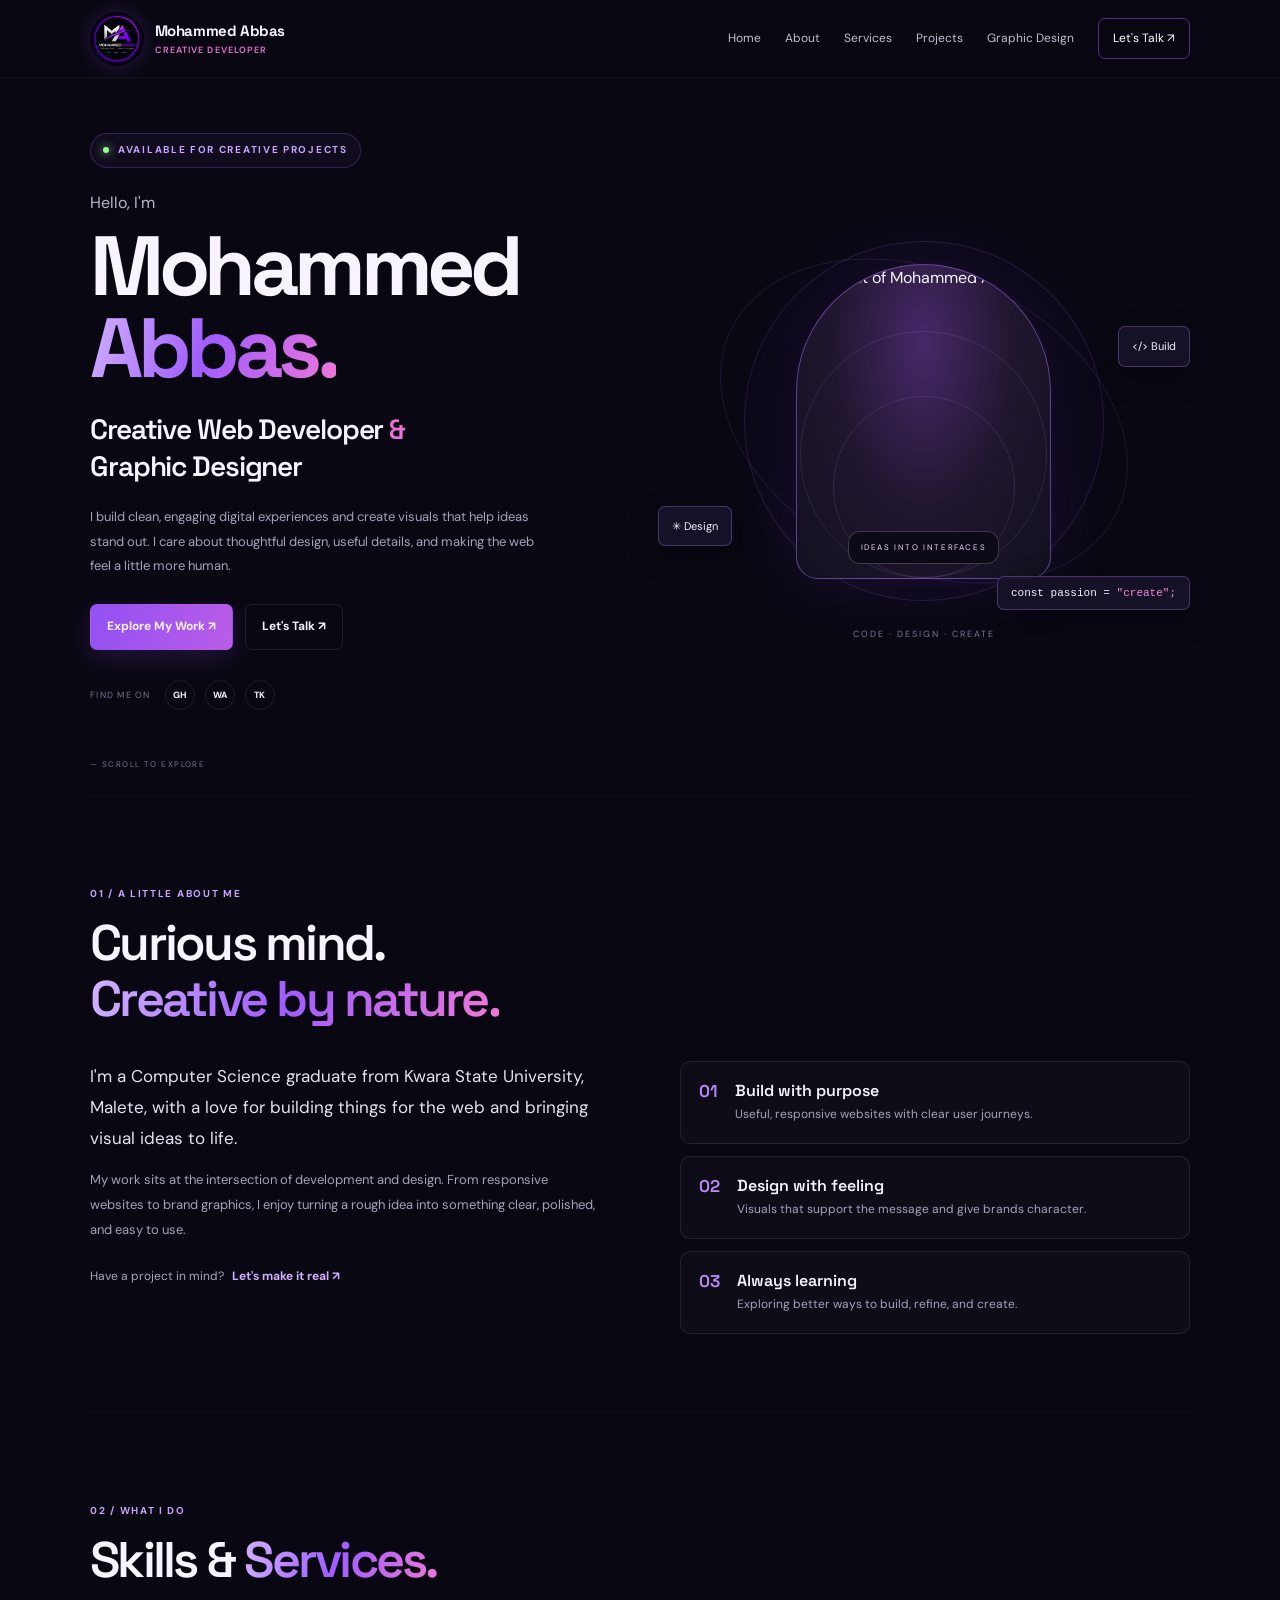
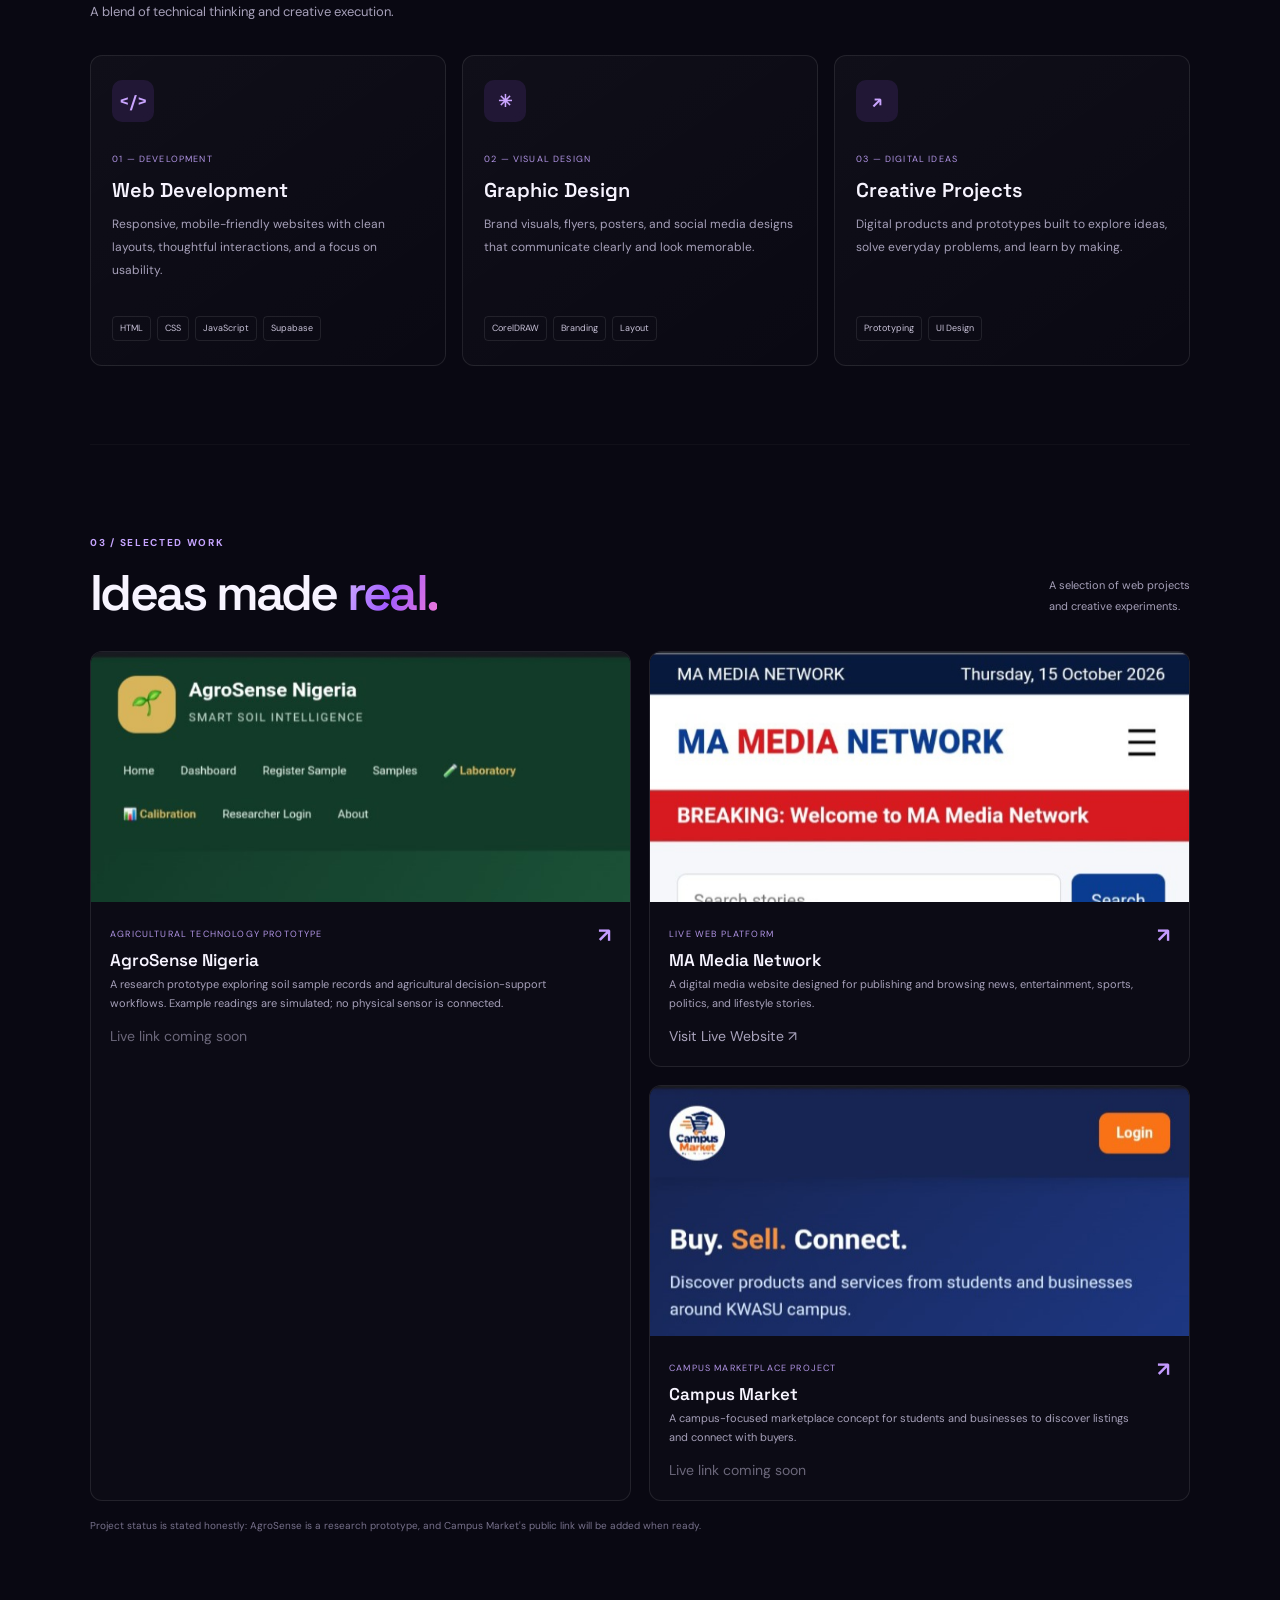
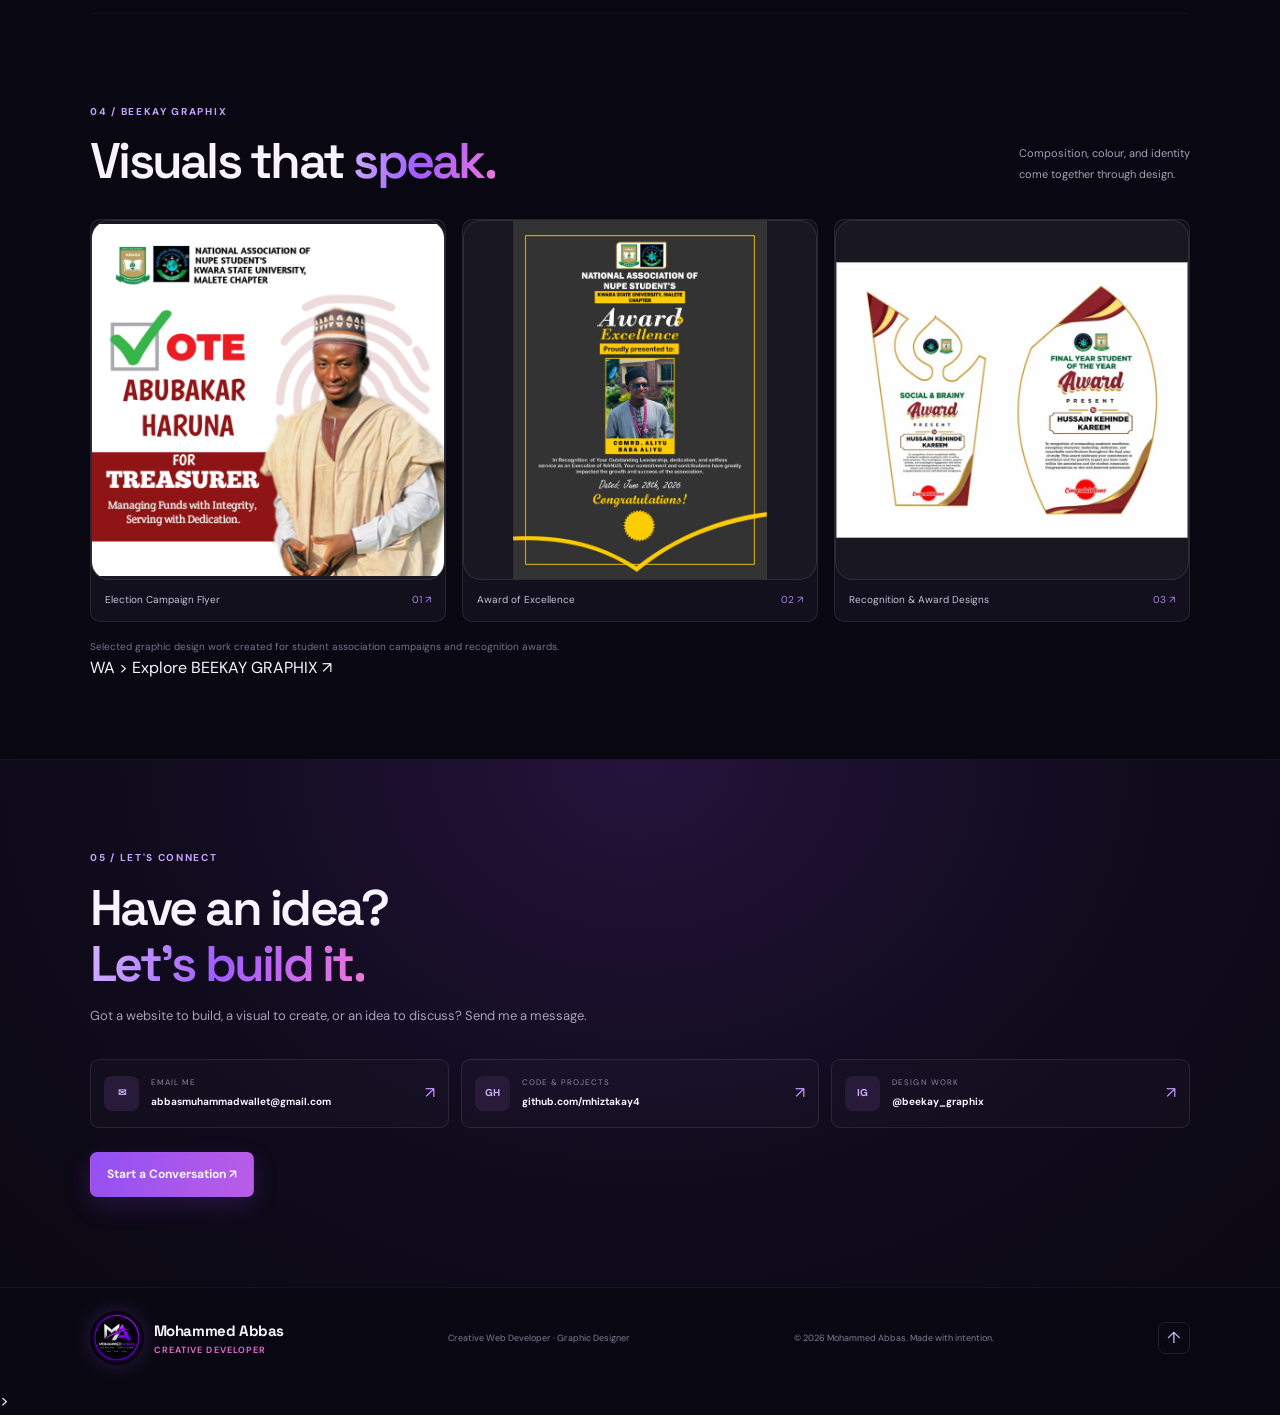
==== index.html @ 844673c9 "Add files via upload" ====
<!DOCTYPE html>
<html lang="en">
<head>
    <meta charset="UTF-8">
    <meta name="viewport" content="width=device-width, initial-scale=1.0">
    <meta name="theme-color" content="#090812">

    <meta name="description" content="Mohammed Abbas — Creative Web Developer and Graphic Designer. Explore my websites, digital projects, and graphic design portfolio.">

    <meta name="author" content="Mohammed Abbas">

    <title>Mohammed Abbas | Creative Developer & Graphic Designer</title>

    <link rel="preconnect" href="https://fonts.googleapis.com">
    <link rel="preconnect" href="https://fonts.gstatic.com" crossorigin>

    <link href="https://fonts.googleapis.com/css2?family=DM+Sans:wght@400;500;600;700&family=Space+Grotesk:wght@400;500;600;700&display=swap" rel="stylesheet">

    <link rel="stylesheet" href="style.css">
</head>

<body>

<!-- ================= HEADER ================= -->

<header class="header">

    <a class="brand" href="#home" aria-label="Mohammed Abbas home">

        <img
            src="logo.png"
            alt="Mohammed Abbas logo"
            class="logo-image"
        >

        <span class="brand-name">
            <strong>Mohammed Abbas</strong>
            <small>Creative Developer</small>
        </span>

    </a>

    <button
        id="menu"
        type="button"
        aria-label="Toggle navigation menu"
        aria-expanded="false"
    >
        ☰
    </button>

    <nav id="nav" aria-label="Main navigation">
        <a href="#home">Home</a>
        <a href="#about">About</a>
        <a href="#services">Services</a>
        <a href="#projects">Projects</a>
        <a href="#designs">Graphic Design</a>
        <a href="#contact" class="nav-cta">Let's Talk ↗</a>
    </nav>

</header>


<main>

<!-- ================= HERO SECTION ================= -->

<section class="hero wrap" id="home">

    <div class="hero-copy reveal">

        <p class="eyebrow">
            <i></i>
            AVAILABLE FOR CREATIVE PROJECTS
        </p>

        <p class="hello">Hello, I'm</p>

        <h1>
            Mohammed<br>
            <span class="gradient">Abbas.</span>
        </h1>

        <h2>
            Creative Web Developer
            <em>&</em><br>
            Graphic Designer
        </h2>

        <p class="muted intro">
            I build clean, engaging digital experiences and create
            visuals that help ideas stand out. I care about thoughtful
            design, useful details, and making the web feel a little
            more human.
        </p>

        <div class="actions">
            <a class="btn primary" href="#projects">
                Explore My Work ↗
            </a>

            <a class="btn" href="#contact">
                Let's Talk ↗
            </a>
        </div>

        <div class="social">

            <small>FIND ME ON</small>

            <a
                href="https://github.com/mhiztakay4"
                target="_blank"
                rel="noopener noreferrer"
                aria-label="GitHub"
            >
                GH
            </a>

           <a href="https://wa.me/2348132707897" target="_blank" rel="noopener noreferrer" aria-label="Chat with me on WhatsApp">WA</a>

            <a
                href="https://www.tiktok.com/@bhig_beekay"
                target="_blank"
                rel="noopener noreferrer"
                aria-label="TikTok"
            >
                TK
            </a>

        </div>

    </div>


    <div class="hero-art reveal">

        <div class="orbit"></div>

        <div class="portrait">

            <img
                src="profile-photo.png"
                alt="Portrait of Mohammed Abbas"
            >

            <small>IDEAS INTO INTERFACES</small>

        </div>

        <div class="float f1">
            &lt;/&gt; Build
        </div>

        <div class="float f2">
            ✳ Design
        </div>

        <div class="code">
            const passion = <span>"create";</span>
        </div>

        <p class="art-label">
            CODE · DESIGN · CREATE
        </p>

    </div>

    <a class="scroll" href="#about">
        — SCROLL TO EXPLORE
    </a>

</section>


<!-- ================= ABOUT SECTION ================= -->

<section class="wrap section" id="about">

    <p class="kicker">01 / A LITTLE ABOUT ME</p>

    <h2 class="title">
        Curious mind.<br>
        <span class="gradient">Creative by nature.</span>
    </h2>

    <div class="about-grid">

        <div>

            <p class="lead">
                I'm a Computer Science graduate from Kwara State
                University, Malete, with a love for building things
                for the web and bringing visual ideas to life.
            </p>

            <p class="muted">
                My work sits at the intersection of development
                and design. From responsive websites to brand
                graphics, I enjoy turning a rough idea into
                something clear, polished, and easy to use.
            </p>

            <a class="text-link" href="#contact">
                Have a project in mind?
                <b>Let's make it real ↗</b>
            </a>

        </div>


        <div class="facts">

            <article>
                <b>01</b>

                <div>
                    <h3>Build with purpose</h3>

                    <p>
                        Useful, responsive websites with clear
                        user journeys.
                    </p>
                </div>
            </article>

            <article>
                <b>02</b>

                <div>
                    <h3>Design with feeling</h3>

                    <p>
                        Visuals that support the message and give
                        brands character.
                    </p>
                </div>
            </article>

            <article>
                <b>03</b>

                <div>
                    <h3>Always learning</h3>

                    <p>
                        Exploring better ways to build, refine,
                        and create.
                    </p>
                </div>
            </article>

        </div>

    </div>

</section>


<!-- ================= SERVICES SECTION ================= -->

<section class="wrap section" id="services">

    <p class="kicker">02 / WHAT I DO</p>

    <h2 class="title">
        Skills & <span class="gradient">Services.</span>
    </h2>

    <p class="muted section-intro">
        A blend of technical thinking and creative execution.
    </p>


    <div class="three">

        <article class="service reveal">

            <div class="icon">&lt;/&gt;</div>

            <small>01 — DEVELOPMENT</small>

            <h3>Web Development</h3>

            <p>
                Responsive, mobile-friendly websites with clean
                layouts, thoughtful interactions, and a focus
                on usability.
            </p>

            <div class="chips">
                <span>HTML</span>
                <span>CSS</span>
                <span>JavaScript</span>
                <span>Supabase</span>
            </div>

        </article>


        <article class="service reveal">

            <div class="icon">✳</div>

            <small>02 — VISUAL DESIGN</small>

            <h3>Graphic Design</h3>

            <p>
                Brand visuals, flyers, posters, and social media
                designs that communicate clearly and look memorable.
            </p>

            <div class="chips">
                <span>CorelDRAW</span>
                <span>Branding</span>
                <span>Layout</span>
            </div>

        </article>


        <article class="service reveal">

            <div class="icon">↗</div>

            <small>03 — DIGITAL IDEAS</small>

            <h3>Creative Projects</h3>

            <p>
                Digital products and prototypes built to explore
                ideas, solve everyday problems, and learn by making.
            </p>

            <div class="chips">
                <span>Prototyping</span>
                <span>UI Design</span>
            </div>

        </article>

    </div>

</section>


<!-- ================= PROJECTS SECTION ================= -->

<section class="wrap section" id="projects">

    <div class="heading-row">

        <div>
            <p class="kicker">03 / SELECTED WORK</p>

            <h2 class="title">
                Ideas made <span class="gradient">real.</span>
            </h2>
        </div>

        <p class="muted">
            A selection of web projects<br>
            and creative experiments.
        </p>

    </div>


    <div class="project-grid">


        <!-- AGROSENSE -->

        <article class="project reveal">

            <a
                class="project-image-link"
                href="#"
                aria-label="AgroSense Nigeria project preview"
            >

                <img
                    class="project-screenshot"
                    src="agrosense-screenshot.jpg"
                    alt="AgroSense Nigeria soil intelligence website"
                    loading="lazy"
                >

            </a>


            <div class="project-info">

                <div>

                    <small>
                        AGRICULTURAL TECHNOLOGY PROTOTYPE
                    </small>

                    <h3>AgroSense Nigeria</h3>

                    <p>
                        A research prototype exploring soil sample
                        records and agricultural decision-support
                        workflows. Example readings are simulated;
                        no physical sensor is connected.
                    </p>

                    <a
                        class="text-link disabled-link"
                        href="#"
                        aria-disabled="true"
                    >
                        Live link coming soon
                    </a>

                </div>

                <b>↗</b>

            </div>

        </article>



        <!-- MA MEDIA NETWORK -->

        <article class="project reveal">

            <a
                class="project-image-link"
                href="https://mamedianetwork1.netlify.app/"
                target="_blank"
                rel="noopener noreferrer"
                aria-label="Visit MA Media Network"
            >

                <img
                    class="project-screenshot"
                    src="ma-media-screenshot.jpg"
                    alt="MA Media Network website preview"
                    loading="lazy"
                >

            </a>


            <div class="project-info">

                <div>

                    <small>LIVE WEB PLATFORM</small>

                    <h3>MA Media Network</h3>

                    <p>
                        A digital media website designed for
                        publishing and browsing news, entertainment,
                        sports, politics, and lifestyle stories.
                    </p>

                    <a
                        class="text-link"
                        href="https://mamedianetwork1.netlify.app/"
                        target="_blank"
                        rel="noopener noreferrer"
                    >
                        Visit Live Website ↗
                    </a>

                </div>

                <b>↗</b>

            </div>

        </article>



        <!-- CAMPUS MARKET -->

        <article class="project reveal">

            <a
                class="project-image-link"
                href="#"
                aria-label="Campus Market project preview"
            >

                <img
                    class="project-screenshot"
                    src="campus-market-screenshot.jpg"
                    alt="Campus Market buy and sell marketplace website"
                    loading="lazy"
                >

            </a>


            <div class="project-info">

                <div>

                    <small>CAMPUS MARKETPLACE PROJECT</small>

                    <h3>Campus Market</h3>

                    <p>
                        A campus-focused marketplace concept for
                        students and businesses to discover listings
                        and connect with buyers.
                    </p>

                    <a
                        class="text-link disabled-link"
                        href="#"
                        aria-disabled="true"
                    >
                        Live link coming soon
                    </a>

                </div>

                <b>↗</b>

            </div>

        </article>

    </div>


    <p class="note">
        Project status is stated honestly: AgroSense is a research
        prototype, and Campus Market's public link will be added
        when ready.
    </p>

</section>


<!-- ================= GRAPHIC DESIGN SECTION ================= -->

<section class="wrap section" id="designs">

    <div class="heading-row">

        <div>
            <p class="kicker">04 / BEEKAY GRAPHIX</p>

            <h2 class="title">
                Visuals that <span class="gradient">speak.</span>
            </h2>
        </div>

        <p class="muted">
            Composition, colour, and identity<br>
            come together through design.
        </p>

    </div>


    <div class="three design-grid">


        <!-- CAMPAIGN FLYER -->

        <article class="design reveal">

            <a
                class="design-image-link"
                href="nanus-campaign-design.jpg"
                target="_blank"
                rel="noopener noreferrer"
            >

                <img
                    class="design-image"
                    src="nanus-campaign-design.jpg"
                    alt="NANUS KWASU Chapter campaign flyer for Abubakar Haruna"
                    loading="lazy"
                >

            </a>

            <p>
                Election Campaign Flyer
                <span>01 ↗</span>
            </p>

        </article>



        <!-- AWARD OF EXCELLENCE -->

        <article class="design reveal">

            <a
                class="design-image-link"
                href="excellence-award-design.jpg"
                target="_blank"
                rel="noopener noreferrer"
            >

                <img
                    class="design-image"
                    src="excellence-award-design.jpg"
                    alt="Award of Excellence design for NANUS KWASU Chapter"
                    loading="lazy"
                >

            </a>

            <p>
                Award of Excellence
                <span>02 ↗</span>
            </p>

        </article>



        <!-- STUDENT AWARDS -->

        <article class="design reveal">

            <a
                class="design-image-link"
                href="student-award-design.jpg"
                target="_blank"
                rel="noopener noreferrer"
            >

                <img
                    class="design-image"
                    src="student-award-design.jpg"
                    alt="Final Year Student of the Year and Social and Brainy award designs"
                    loading="lazy"
                >

            </a>

            <p>
                Recognition & Award Designs
                <span>03 ↗</span>
            </p>

        </article>

    </div>


    <p class="note">
        Selected graphic design work created for student
        association campaigns and recognition awards.
    </p>


    <a
       <a href="https://wa.me/2348132707897" target="_blank" rel="noopener noreferrer" aria-label="Chat with me on WhatsApp">WA</a>
    >
        Explore BEEKAY GRAPHIX ↗
    </a>

</section>


<!-- ================= CONTACT SECTION ================= -->

<section class="contact" id="contact">

    <div class="wrap">

        <p class="kicker">05 / LET'S CONNECT</p>

        <h2 class="title">
            Have an idea?<br>
            <span class="gradient">Let's build it.</span>
        </h2>

        <p class="muted section-intro">
            Got a website to build, a visual to create, or an idea
            to discuss? Send me a message.
        </p>


        <div class="contact-grid">


            <!-- EMAIL -->

            <a href="mailto:abbasmuhammadwallet@gmail.com">

                <b>✉</b>

                <span>
                    <small>EMAIL ME</small>

                    <strong>
                        abbasmuhammadwallet@gmail.com
                    </strong>
                </span>

                <i>↗</i>

            </a>



            <!-- GITHUB -->

            <a
                href="https://github.com/mhiztakay4"
                target="_blank"
                rel="noopener noreferrer"
            >

                <b>GH</b>

                <span>
                    <small>CODE & PROJECTS</small>

                    <strong>
                        github.com/mhiztakay4
                    </strong>
                </span>

                <i>↗</i>

            </a>



            <!-- INSTAGRAM -->

            <a
                href="https://www.instagram.com/beekay_graphix/"
                target="_blank"
                rel="noopener noreferrer"
            >

                <b>IG</b>

                <span>
                    <small>DESIGN WORK</small>

                    <strong>@beekay_graphix</strong>
                </span>

                <i>↗</i>

            </a>

        </div>


        <a
            class="btn primary contact-btn"
            href="mailto:abbasmuhammadwallet@gmail.com?subject=Project%20enquiry"
        >
            Start a Conversation ↗
        </a>

    </div>

</section>

</main>


<!-- ================= FOOTER ================= -->

<footer class="footer">

    <a class="brand" href="#home" aria-label="Back to home">

        <img
            src="logo.png"
            alt="Mohammed Abbas logo"
            class="logo-image"
        >

        <span class="brand-name">
            <strong>Mohammed Abbas</strong>
            <small>Creative Developer</small>
        </span>

    </a>


    <p>
        Creative Web Developer · Graphic Designer
    </p>


    <small>
        © <span id="year"></span> Mohammed Abbas.
        Made with intention.
    </small>


    <a
        class="top"
        href="#home"
        aria-label="Back to top"
    >
        ↑
    </a>

</footer>


<script src="script.js"></script>

</body>
</html>>
---- style.css ----
:root{--bg:#090812;--panel:#131120;--text:#f7f4ff;--muted:#a6a0b9;--purple:#a05cff;--pink:#ec70d5;--line:#ffffff17;--display:'Space Grotesk',sans-serif;--body:'DM Sans',sans-serif}*{box-sizing:border-box;margin:0;padding:0}html{scroll-behavior:smooth;scroll-padding-top:85px}body{background:var(--bg);color:var(--text);font-family:var(--body);line-height:1.65}a{color:inherit;text-decoration:none}.header{height:78px;padding:0 7%;display:flex;align-items:center;justify-content:space-between;position:sticky;top:0;z-index:10;background:#090812eF;backdrop-filter:blur(15px);border-bottom:1px solid #ffffff0c}.brand{display:flex;align-items:center;gap:12px}.brand b{font:700 26px var(--display);letter-spacing:-2px}.brand b span{color:var(--pink)}.brand small{font-size:12px;font-weight:600}.header nav{display:flex;align-items:center;gap:24px}.header nav a{font-size:12px;color:#c3bed1}.header nav a:hover{color:white}.header nav .nav-cta{padding:10px 14px;border:1px solid #a05cff77;border-radius:7px;color:white}.header button{display:none}.wrap{width:min(1100px,86%);margin:auto}.hero{min-height:640px;display:grid;grid-template-columns:1fr 1fr;align-items:center;gap:35px;position:relative;padding-top:55px;padding-bottom:85px}.eyebrow,.kicker{font-size:10px;letter-spacing:.17em;color:#c6a4ff;font-weight:700}.eyebrow{display:inline-flex;align-items:center;gap:9px;border:1px solid #a05cff44;background:#a05cff0d;padding:8px 12px;border-radius:30px;margin-bottom:22px}.eyebrow i{width:6px;height:6px;border-radius:50%;background:#9bff9c;box-shadow:0 0 10px #9bff9c}.hello{font-size:16px;color:#bbb5cc}.hero h1{font:700 clamp(56px,7vw,84px)/.98 var(--display);letter-spacing:-.065em;margin:9px 0 21px}.gradient{background:linear-gradient(110deg,#d3b5ff,#a05cff 48%,#f078d8);color:transparent;background-clip:text;-webkit-background-clip:text}.hero h2{font:600 clamp(21px,2.5vw,28px)/1.35 var(--display);letter-spacing:-.04em}.hero h2 em{font-style:normal;color:var(--pink)}.muted{color:var(--muted);font-size:13px;line-height:1.9}.intro{max-width:465px;margin:19px 0 25px}.actions{display:flex;gap:12px;flex-wrap:wrap}.btn{display:inline-flex;align-items:center;gap:22px;padding:12px 16px;border:1px solid var(--line);border-radius:7px;font-size:12px;font-weight:700;transition:.25s}.btn:hover{transform:translateY(-3px);border-color:#b17aff}.primary{background:linear-gradient(110deg,#9250f3,#ba5de7);border-color:transparent;box-shadow:0 8px 25px #8d43ee30}.social{display:flex;align-items:center;gap:10px;margin-top:30px}.social small{font-size:9px;letter-spacing:.14em;color:#77718b;margin-right:4px}.social a{border:1px solid var(--line);border-radius:50%;height:30px;width:30px;display:grid;place-items:center;font-size:9px;font-weight:700}.social a:hover{background:#281840;border-color:var(--purple)}.hero-art{height:430px;display:grid;place-items:center;position:relative}.orbit{position:absolute;width:360px;height:360px;border:1px solid #b17aff27;border-radius:50%;transform:rotate(-20deg);box-shadow:inset 0 0 80px #873bff0b}.orbit:after{content:'';position:absolute;inset:30px -35px;border:1px solid #b17aff20;border-radius:50%;transform:rotate(45deg)}.portrait{width:255px;height:315px;border:1px solid #b17aff77;border-radius:140px 140px 24px 24px;background:radial-gradient(ellipse at 50% 25%,#452968,#211630 50%,#11101d);display:flex;align-items:center;justify-content:center;flex-direction:column;box-shadow:0 0 70px #8d42ff24;position:relative;overflow:hidden}.portrait:before,.portrait:after{content:'';position:absolute;width:245px;height:245px;border:1px solid #d1a5ff20;border-radius:50%}.portrait:after{width:180px;height:180px}.monogram{font:700 70px var(--display);letter-spacing:-.1em;color:#eadcff;text-shadow:0 0 30px #b15fff;z-index:1}.portrait small{font-size:8px;letter-spacing:.2em;color:#c3b1df;z-index:1}.float,.code{position:absolute;background:#171328ed;border:1px solid #b17aff55;border-radius:7px;padding:10px 13px;font-size:11px;box-shadow:0 10px 30px #0005}.f1{right:0;top:120px}.f2{left:0;bottom:90px}.code{bottom:26px;right:0;font:11px monospace}.code span{color:#f28bdc}.art-label{position:absolute;bottom:-5px;font-size:9px;letter-spacing:.22em;color:#7d7691}.scroll{position:absolute;bottom:24px;left:0;font-size:8px;letter-spacing:.18em;color:#7d7691}.section{padding-top:90px;padding-bottom:78px;border-top:1px solid #ffffff08}.kicker{margin-bottom:13px}.title{font:600 clamp(35px,4.5vw,50px)/1.12 var(--display);letter-spacing:-.055em}.about-grid{display:grid;grid-template-columns:1fr 1fr;gap:80px;margin-top:34px}.lead{font-size:17px;line-height:1.8;color:#e6e0f1;margin-bottom:15px}.text-link{display:inline-flex;gap:8px;flex-wrap:wrap;font-size:12px;color:#aaa4bd;margin-top:25px}.text-link b{color:#d0afff}.facts{display:grid;gap:12px}.facts article{display:flex;gap:17px;padding:18px;background:#ffffff06;border:1px solid var(--line);border-radius:10px}.facts article>b{font:600 17px var(--display);color:#bd8bff}.facts h3,.service h3{font:600 16px var(--display);margin-bottom:4px}.facts p{font-size:12px;color:var(--muted)}.section-intro{margin-top:12px}.three{display:grid;grid-template-columns:repeat(3,1fr);gap:16px;margin-top:30px}.service{padding:24px 21px;border:1px solid var(--line);border-radius:12px;background:linear-gradient(145deg,#ffffff08,#ffffff02);transition:.25s}.service:hover,.project:hover{transform:translateY(-5px);border-color:#a05cff77}.icon{height:42px;width:42px;display:grid;place-items:center;background:#a05cff20;color:#caa5ff;border-radius:10px;font:700 17px var(--display);margin-bottom:22px}.service>small,.project-info small{font-size:9px;letter-spacing:.13em;color:#b295e6}.service h3{font-size:20px;margin:7px 0 10px}.service p{font-size:12px;color:var(--muted);line-height:1.9;min-height:85px}.chips{display:flex;gap:6px;flex-wrap:wrap;margin-top:18px}.chips span{font-size:9px;border:1px solid var(--line);border-radius:4px;padding:4px 7px;color:#c9c3d9}.heading-row{display:flex;justify-content:space-between;align-items:end;gap:20px}.heading-row>.muted{font-size:11px;padding-bottom:4px}.project-grid{display:grid;grid-template-columns:1fr 1fr;gap:18px;margin-top:30px}.project{border:1px solid var(--line);border-radius:12px;overflow:hidden;background:#ffffff04;transition:.25s}.project:first-child{grid-row:span 2}.project-art{height:220px;position:relative;display:grid;place-items:center;overflow:hidden}.project:first-child .project-art{height:310px}.project-art>span{position:absolute;right:14px;top:10px;font-size:11px;color:#ffffffaa}.agro{background:radial-gradient(circle at 65% 35%,#2d614d,#12231f 60%,#0b1315)}.browser{width:78%;height:76%;background:#f2f6f1;border-radius:7px;overflow:hidden;box-shadow:0 20px 45px #0008;transform:rotate(-2deg);color:#274333}.browserbar{height:17px;background:#dfe7df;padding-left:8px;font-size:8px;color:#a0b2a2}.agrobody{padding:12px 15px}.agrobody>b{font-size:6px;letter-spacing:.2em;color:#518660}.agrobody h3{font:700 20px var(--display);line-height:1.1;margin:7px 0}.bars{display:flex;gap:7px}.bars i{height:25px;flex:1;background:#e1ede3;border-radius:4px}.chart{height:45px;margin-top:8px;border-bottom:1px solid #b9d0bd;background:linear-gradient(150deg,transparent 48%,#72a981 49%,transparent 51%)}.media{background:radial-gradient(circle at 30% 40%,#34204f,#110f20 70%)}.media-logo{font:700 38px var(--display);letter-spacing:-.08em}.media-logo span{color:#c57aff}.media-logo small{display:block;text-align:right;font:700 9px var(--body);letter-spacing:.5em;color:#b5a0d8}.market{background:radial-gradient(circle at 70% 20%,#6b3b1a,#20150f 60%,#110d0b)}.market-window{width:75%;padding:18px;background:#f5eee5;color:#2b211b;border-radius:8px;transform:rotate(3deg);box-shadow:0 20px 45px #0008}.market-window h3{font:700 22px var(--display);margin-bottom:12px}.market-window h3 span{color:#d96f35}.market-window small{font-size:8px;letter-spacing:.2em}.project-info{padding:17px 19px;display:flex;justify-content:space-between;gap:15px}.project-info h3{font:600 17px var(--display);margin:4px 0}.project-info p{font-size:11px;color:var(--muted);line-height:1.7}.project-info>b{font-size:20px;color:#c49bff}.note{font-size:10px;color:#77718b;margin-top:17px}.design-grid{margin-top:30px}.design{border:1px solid var(--line);border-radius:10px;overflow:hidden;background:#11101c}.art{height:235px;display:flex;align-items:center;justify-content:center;flex-direction:column;position:relative;overflow:hidden}.brand-art{background:linear-gradient(140deg,#24113b,#08080f)}.brand-art:before{content:'';position:absolute;width:170px;height:170px;border:1px solid #a65aff44;border-radius:50%}.brand-art span{font-size:25px;color:#d9a7ff}.brand-art b{font:700 34px var(--display);letter-spacing:.1em}.brand-art strong{font-size:11px;letter-spacing:.5em;color:#c89eff}.art small{font-size:8px;letter-spacing:.2em;margin-top:12px}.poster-art{align-items:flex-start;padding-left:28px;background:linear-gradient(130deg,#f3a9d7,#b56be6 52%,#43215e);color:#1b1025}.poster-art b{font:700 48px/.9 var(--display);letter-spacing:-.06em;margin-top:10px}.poster-art i{height:3px;width:70%;background:#261530;margin-top:17px}.social-art{align-items:flex-start;padding-left:28px;background:#d7ff70;color:#141b0c}.social-art:before{content:'';position:absolute;right:-35px;top:-35px;width:170px;height:170px;border-radius:50%;background:#b3e844}.social-art b{font:700 43px/.95 var(--display);letter-spacing:-.06em;z-index:1;margin-top:8px}.social-art small{z-index:1}.design>p{display:flex;justify-content:space-between;padding:12px 14px;font-size:10px;color:#c9c3d9}.design>p span{color:#a986e8}.outline{margin-top:25px;border-color:#a05cff77}.contact{padding:90px 0;background:radial-gradient(ellipse at 50% 0,#25133b,#100b1d 55%,#0b0913);border-top:1px solid #ffffff0c}.contact-grid{display:grid;grid-template-columns:repeat(3,1fr);gap:12px;margin-top:30px}.contact-grid a{display:flex;align-items:center;gap:12px;padding:16px 13px;border:1px solid var(--line);background:#ffffff05;border-radius:9px;min-width:0}.contact-grid a>b{height:35px;width:35px;flex:0 0 35px;display:grid;place-items:center;border-radius:8px;background:#281b3a;color:#d0afff;font-size:10px}.contact-grid a span{min-width:0}.contact-grid small{display:block;font-size:8px;letter-spacing:.13em;color:#8e87a5}.contact-grid strong{display:block;font-size:10px;overflow-wrap:anywhere;margin-top:4px}.contact-grid i{font-style:normal;margin-left:auto;color:#c29aff}.contact-btn{margin-top:24px}.footer{min-height:90px;padding:23px 7%;display:flex;align-items:center;justify-content:space-between;gap:15px;border-top:1px solid #ffffff0c}.footer>p,.footer>small{font-size:9px;color:#827b96}.top{width:32px;height:32px;border:1px solid var(--line);border-radius:7px;display:grid;place-items:center;color:#d2b6ff}.reveal{opacity:0;transform:translateY(18px);transition:opacity .7s,transform .7s}.reveal.visible{opacity:1;transform:translateY(0)}@media(max-width:900px){.header{padding:0 5%}.header nav{gap:13px}.header nav a{font-size:10px}.wrap{width:89%}.about-grid{gap:35px}.service{padding:20px 16px}.contact-grid a{padding:12px 9px;gap:8px}.contact-grid strong{font-size:9px}}@media(max-width:700px){.header{height:68px}.header button{display:block;color:white;background:none;border:1px solid var(--line);border-radius:7px;padding:7px 11px;font-size:18px}.header nav{display:none;position:absolute;top:67px;left:0;right:0;background:#0d0a17;padding:12px 6% 20px;flex-direction:column;align-items:stretch;gap:0;border-bottom:1px solid var(--line)}.header nav.open{display:flex}.header nav a{padding:12px 0;font-size:13px}.header nav .nav-cta{text-align:center;margin-top:7px}.hero{grid-template-columns:1fr;padding-top:58px;padding-bottom:75px;gap:10px}.hero h1{font-size:clamp(56px,15vw,78px)}.hero-art{height:350px}.portrait{width:220px;height:275px}.orbit{width:300px;height:300px}.f1{right:0;top:95px}.f2{left:0;bottom:75px}.code{bottom:15px}.scroll{bottom:18px}.section{padding-top:68px;padding-bottom:60px}.about-grid{grid-template-columns:1fr;gap:28px}.three{grid-template-columns:1fr}.service p{min-height:0}.heading-row{align-items:flex-start;flex-direction:column}.project-grid{grid-template-columns:1fr}.project:first-child{grid-row:auto}.project:first-child .project-art,.project-art{height:230px}.art{height:245px}.contact{padding:68px 0}.contact-grid{grid-template-columns:1fr}.contact-grid strong{font-size:11px}.footer{padding:22px 6%;flex-wrap:wrap}.footer>p{order:3;width:100%}.footer>small{font-size:8px}.title{font-size:38px}}@media(prefers-reduced-motion:reduce){html{scroll-behavior:auto}.reveal{opacity:1;transform:none;transition:none}}
/* Real portfolio media */
.portrait { overflow: hidden; padding: 0; display: flex; flex-direction: column; justify-content: flex-end; }
.portrait img { position: absolute; inset: 0; width: 100%; height: 100%; object-fit: cover; object-position: center top; border-radius: inherit; }
.portrait small { position: relative; z-index: 2; margin: 0 14px 14px; padding: 9px 12px; border: 1px solid rgba(255,255,255,.2); border-radius: 12px; background: rgba(9,8,18,.72); backdrop-filter: blur(8px); }
.project-image-link { display:block; overflow:hidden; background:#12101e; }
.project-screenshot { width:100%; height:250px; display:block; object-fit:cover; object-position:top center; transition:transform .35s ease; }
.project-image-link:hover .project-screenshot { transform:scale(1.035); }
.project-info { align-items:flex-start; }
.project-info .text-link { display:inline-block; margin-top:12px; font-size:.88rem; }
.disabled-link { opacity:.6; cursor:default; pointer-events:none; }
.design-image-link { display:block; height:360px; overflow:hidden; border:1px solid var(--line); border-radius:18px; background:#191722; }
.design-image { width:100%; height:100%; object-fit:contain; display:block; transition:transform .35s ease; }
.design-image-link:hover .design-image { transform:scale(1.025); }
@media (max-width:650px) { .project-screenshot { height:220px; } .design-image-link { height:330px; } }
/* ==========================================
   MOHAMMED ABBAS PORTFOLIO — BRANDING UPDATE
   Purple glow • Logo • Responsive layout
   ========================================== */

/* Header brand */
.header .brand {
    display: flex;
    align-items: center;
    gap: 11px;
    min-width: 0;
    flex-shrink: 0;
}

/* Custom logo */
.header .logo-image,
.footer .logo-image {
    width: 54px;
    height: 54px;
    display: block;
    flex: 0 0 auto;
    object-fit: contain;
    border-radius: 50%;
    filter: drop-shadow(0 0 10px rgba(160, 92, 255, 0.22));
    transition: transform 0.3s ease, filter 0.3s ease;
}

.header .brand:hover .logo-image,
.footer .brand:hover .logo-image {
    transform: scale(1.05);
    filter: drop-shadow(0 0 15px rgba(160, 92, 255, 0.45));
}

/* Brand name beside the logo */
.header .brand-name,
.footer .brand-name {
    display: flex;
    flex-direction: column;
    justify-content: center;
    min-width: 0;
    line-height: 1.35;
}

.header .brand-name strong,
.footer .brand-name strong {
    font-family: var(--display);
    font-size: 15px;
    font-weight: 700;
    letter-spacing: -0.4px;
    color: var(--text);
    white-space: nowrap;
}

.header .brand-name small,
.footer .brand-name small {
    display: block;
    margin-top: 3px;
    font-family: var(--body);
    font-size: 9px;
    font-weight: 600;
    letter-spacing: 1.1px;
    text-transform: uppercase;
    color: var(--pink);
}

/* Footer brand alignment */
.footer .brand {
    display: flex;
    align-items: center;
    gap: 10px;
}

/* Portrait photo */
.portrait {
    overflow: hidden;
    padding: 0;
    display: flex;
    flex-direction: column;
    justify-content: flex-end;
    isolation: isolate;
}

.portrait img {
    position: absolute;
    inset: 0;
    z-index: -1;
    width: 100%;
    height: 100%;
    display: block;
    object-fit: cover;
    object-position: center top;
    border-radius: inherit;
}

.portrait small {
    position: relative;
    z-index: 2;
    margin: 0 14px 14px;
    padding: 9px 12px;
    border: 1px solid rgba(255, 255, 255, 0.2);
    border-radius: 12px;
    background: rgba(9, 8, 18, 0.78);
    backdrop-filter: blur(8px);
    color: #e8d8ff;
    text-align: center;
}

/* Project screenshots */
.project-image-link {
    display: block;
    overflow: hidden;
    background: #12101e;
}

.project-screenshot {
    width: 100%;
    height: 250px;
    display: block;
    object-fit: cover;
    object-position: top center;
    transition: transform 0.35s ease;
}

.project-image-link:hover .project-screenshot {
    transform: scale(1.035);
}

.project-info {
    align-items: flex-start;
}

.project-info .text-link {
    display: inline-block;
    margin-top: 12px;
    font-size: 0.88rem;
}

.disabled-link {
    opacity: 0.6;
    cursor: default;
    pointer-events: none;
}

/* Graphic design gallery */
.design-image-link {
    display: block;
    height: 360px;
    overflow: hidden;
    border: 1px solid var(--line);
    border-radius: 18px;
    background: #191722;
}

.design-image {
    width: 100%;
    height: 100%;
    object-fit: contain;
    display: block;
    transition: transform 0.35s ease;
}

.design-image-link:hover .design-image {
    transform: scale(1.025);
}

/* Smooth interactive details */
.btn,
.service,
.project,
.social a,
.contact-grid a,
.top {
    transition:
        transform 0.25s ease,
        border-color 0.25s ease,
        background 0.25s ease;
}

/* Keyboard accessibility */
a:focus-visible,
button:focus-visible {
    outline: 2px solid var(--pink);
    outline-offset: 4px;
}

/* Tablet screens */
@media (max-width: 900px) {
    .header .logo-image,
    .footer .logo-image {
        width: 48px;
        height: 48px;
    }

    .header .brand-name strong,
    .footer .brand-name strong {
        font-size: 14px;
    }
}

/* Mobile screens */
@media (max-width: 700px) {
    .header {
        height: 68px;
        padding: 0 5%;
    }

    .header .brand {
        gap: 8px;
    }

    .header .logo-image {
        width: 43px;
        height: 43px;
    }

    .header .brand-name strong {
        font-size: 13px;
    }

    .header .brand-name small {
        font-size: 8px;
        letter-spacing: 0.8px;
    }

    .project-screenshot {
        height: 220px;
    }

    .design-image-link {
        height: 330px;
    }

    .footer .logo-image {
        width: 42px;
        height: 42px;
    }

    .footer .brand-name strong {
        font-size: 12px;
    }

    .footer .brand-name small {
        font-size: 8px;
    }
}

/* Small phones */
@media (max-width: 380px) {
    .header .brand {
        gap: 6px;
    }

    .header .logo-image {
        width: 38px;
        height: 38px;
    }

    .header .brand-name strong {
        font-size: 11px;
    }

    .header .brand-name small {
        font-size: 7px;
        letter-spacing: 0.5px;
    }

    .design-image-link {
        height: 290px;
    }
}

/* Respect reduced-motion preferences */
@media (prefers-reduced-motion: reduce) {
    .header .logo-image,
    .footer .logo-image,
    .project-screenshot,
    .design-image {
        transition: none;
    }

    .header .brand:hover .logo-image,
    .footer .brand:hover .logo-image,
    .project-image-link:hover .project-screenshot,
    .design-image-link:hover .design-image {
        transform: none;
    }
}
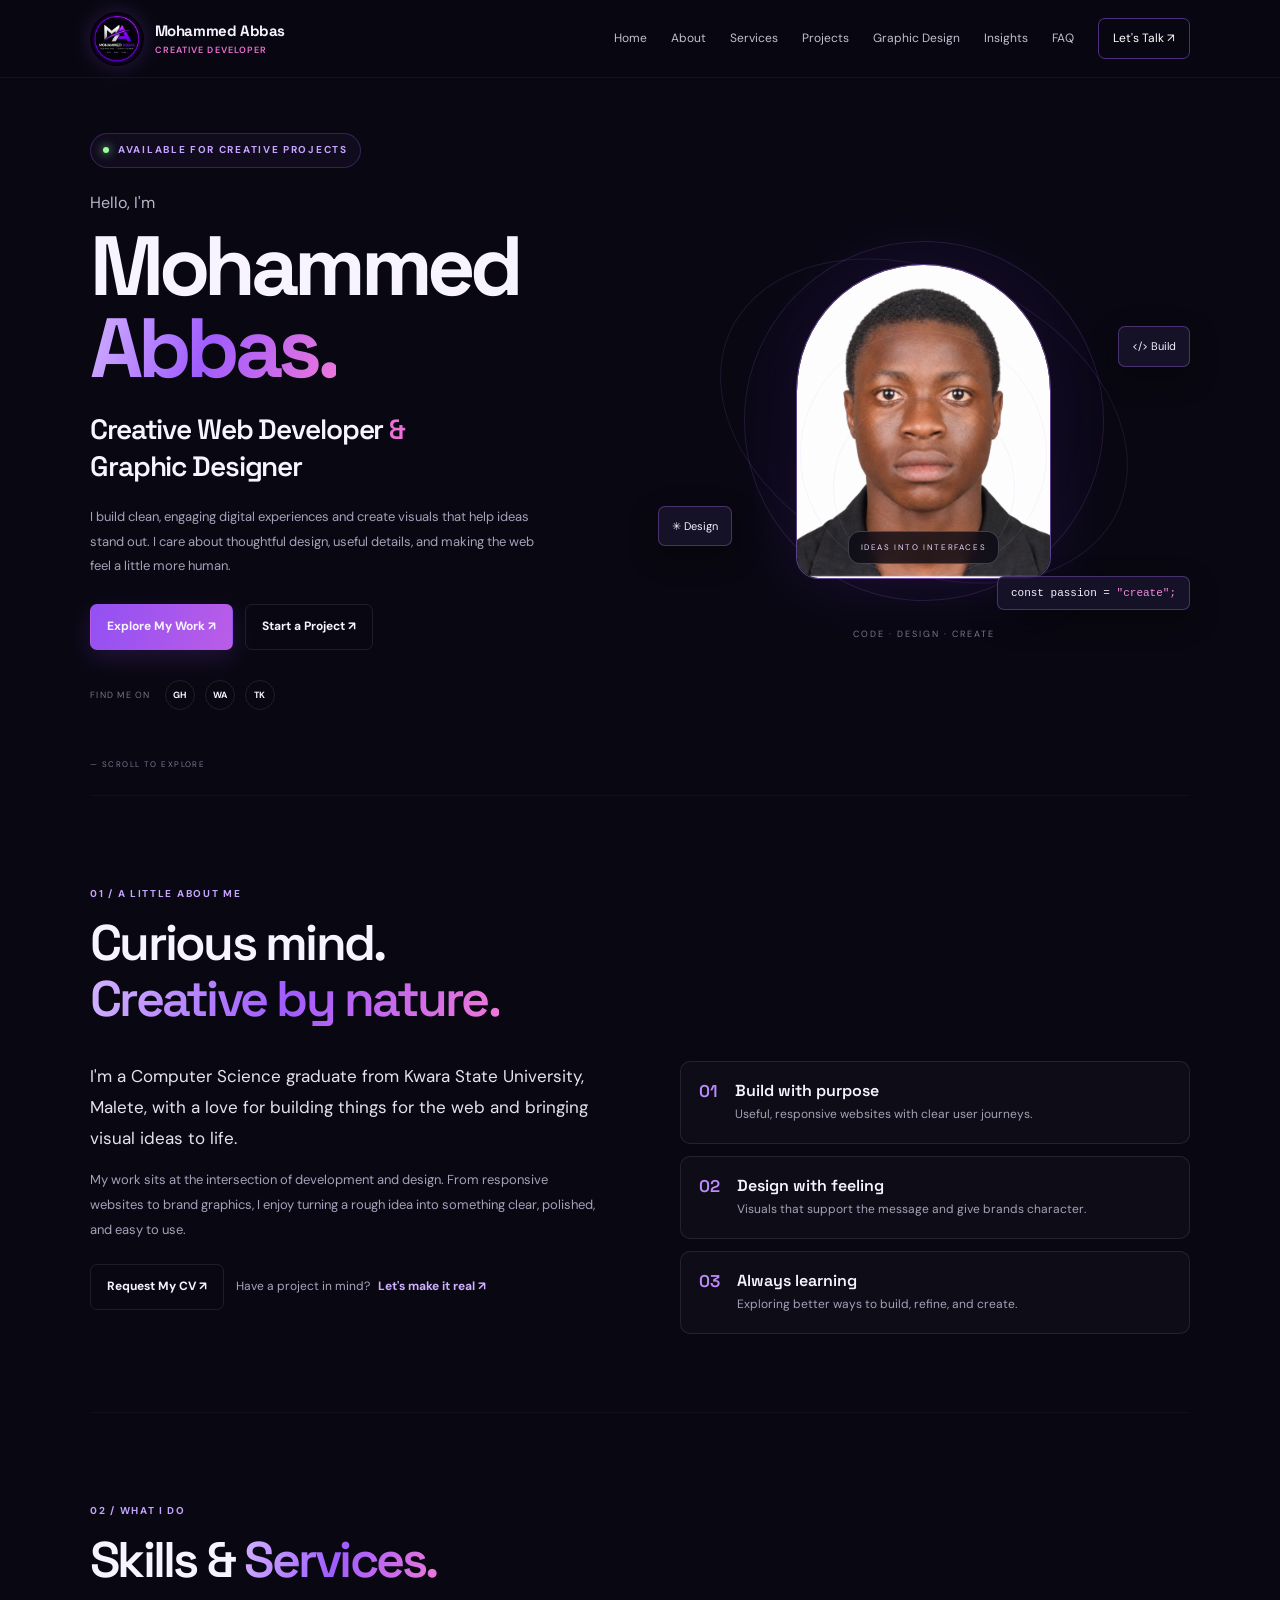
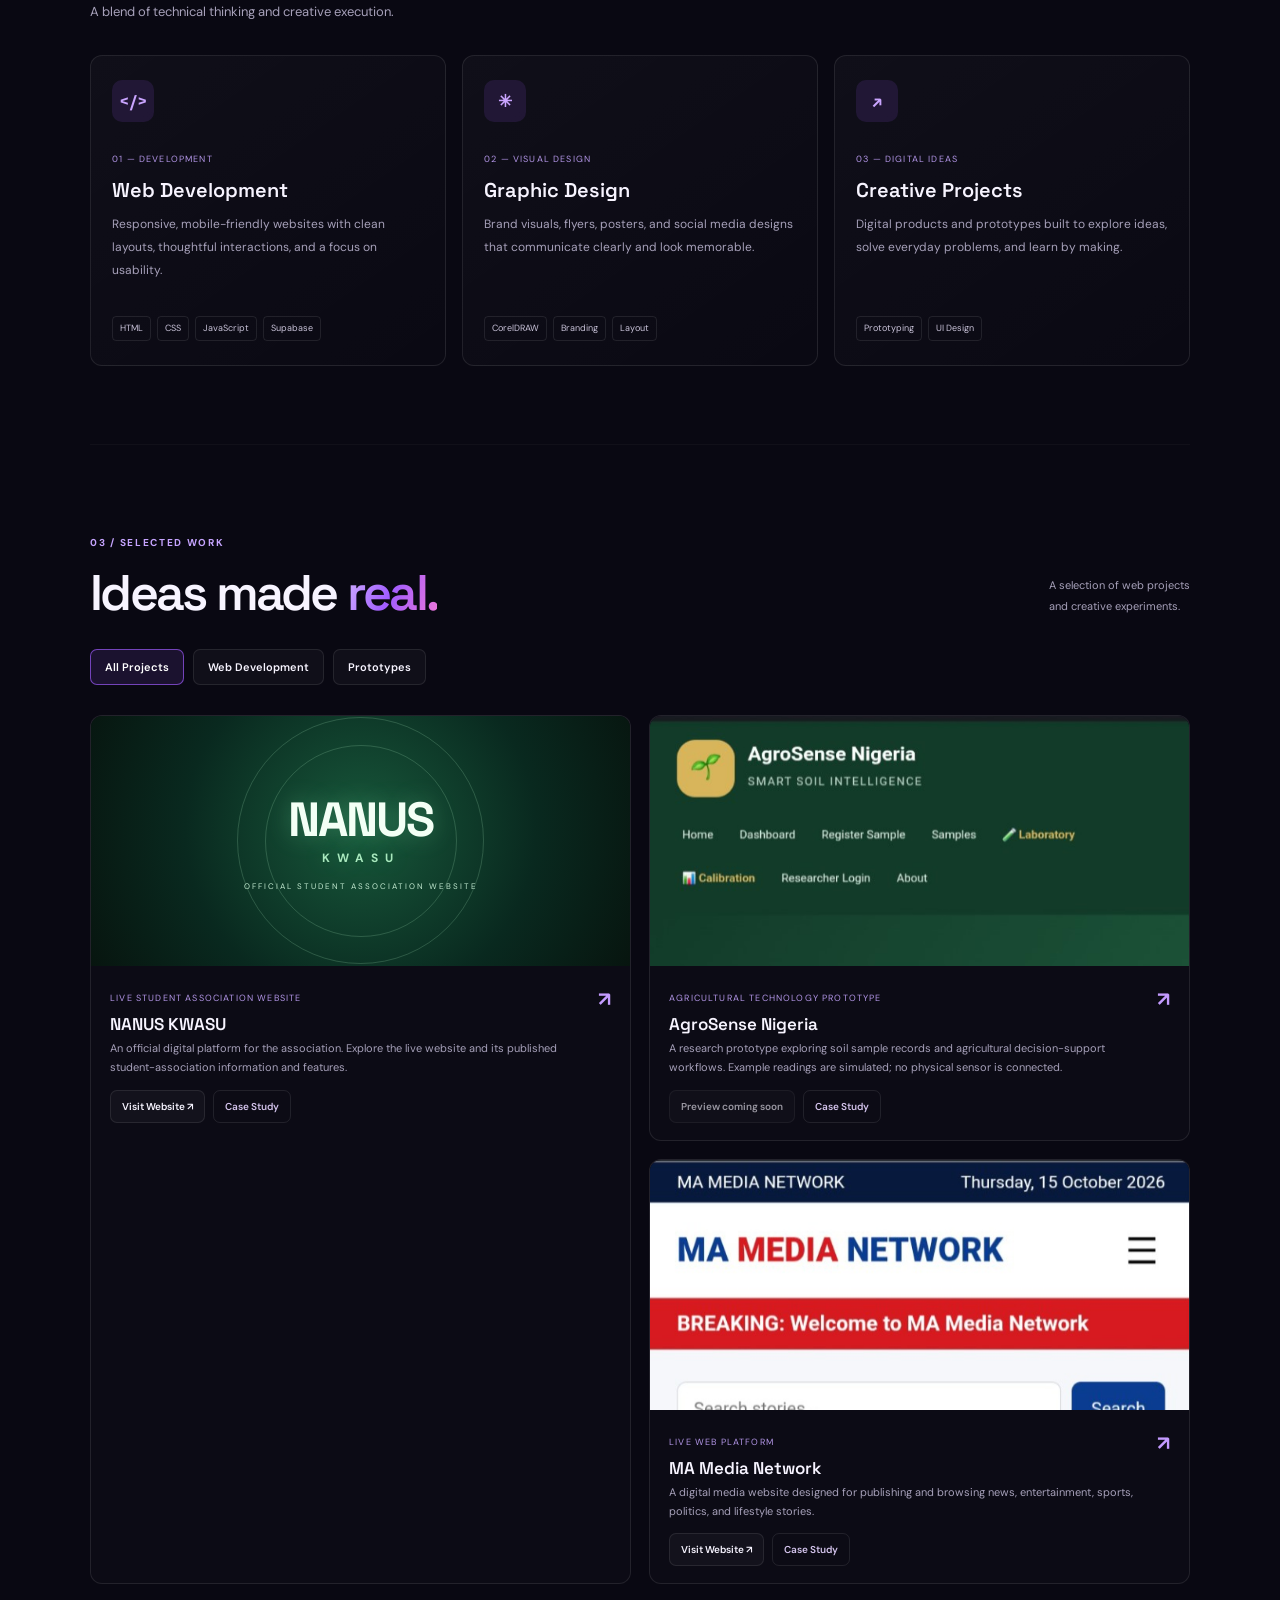
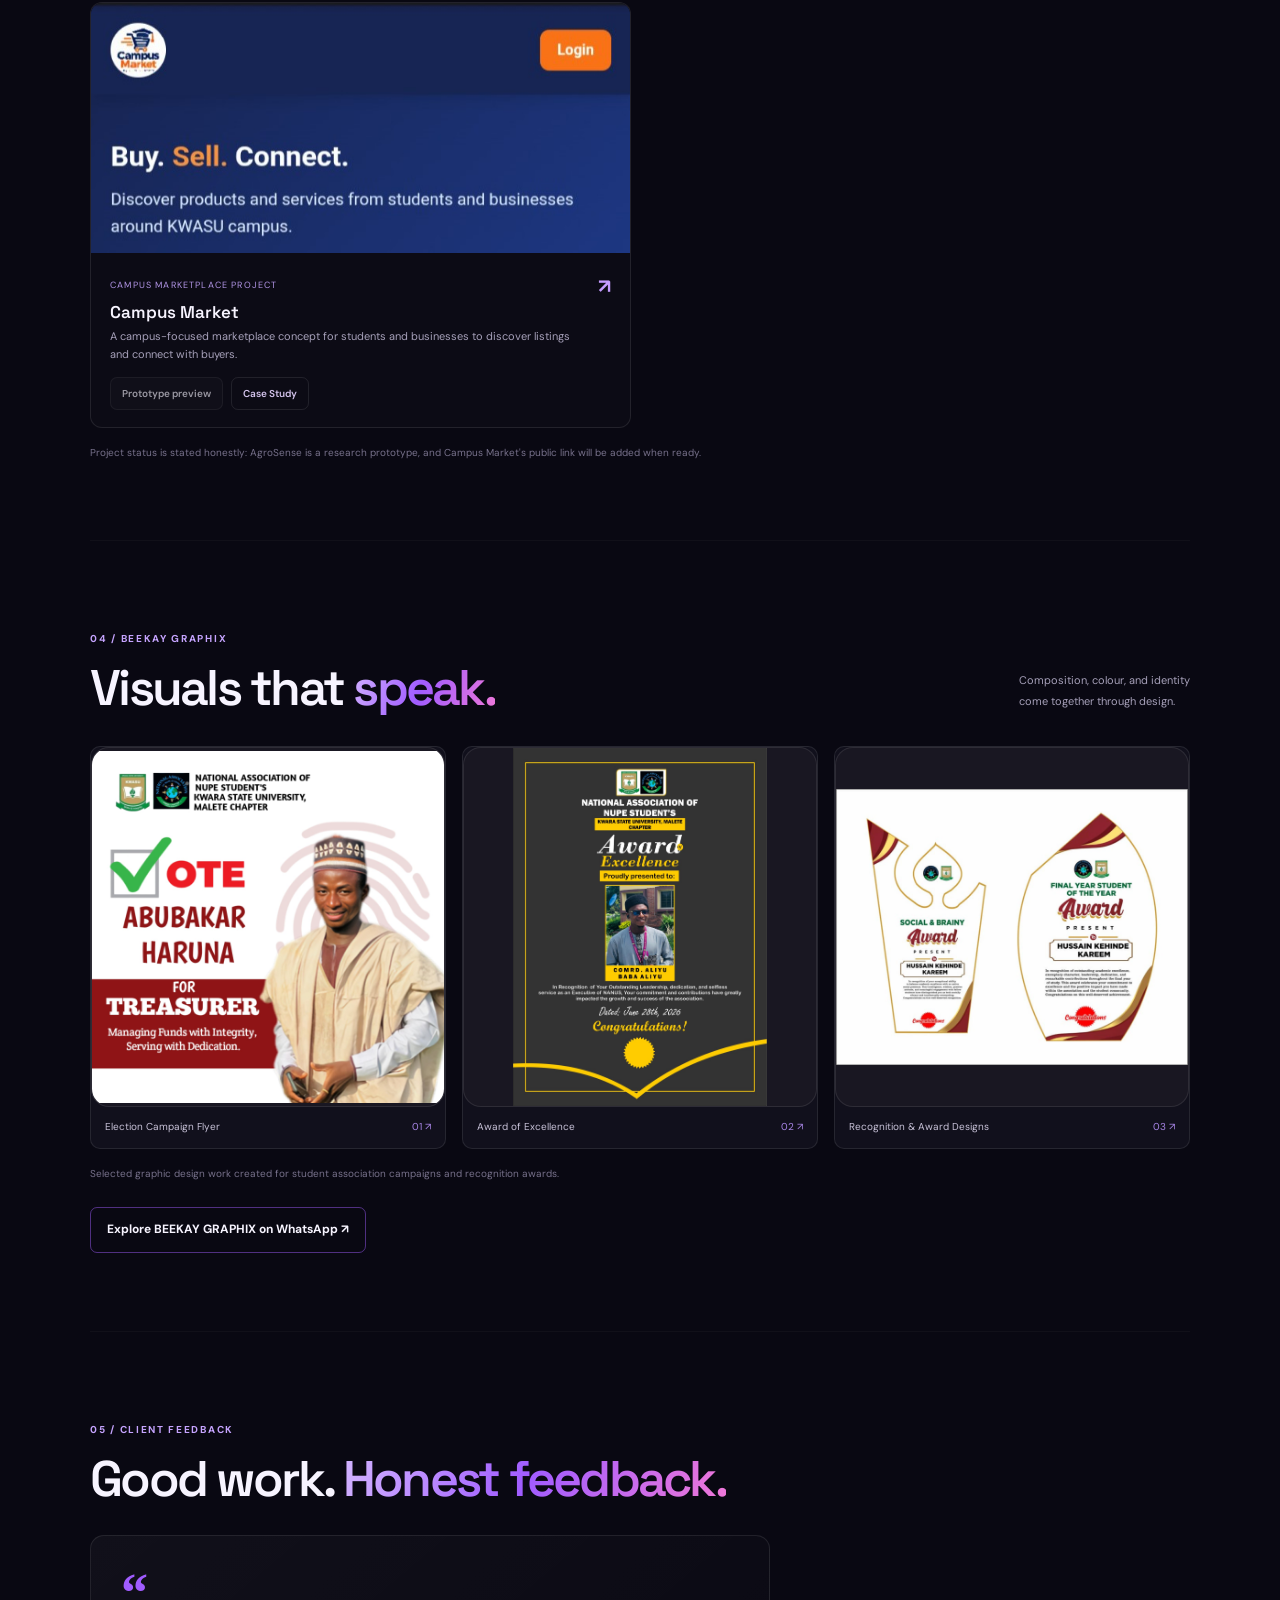
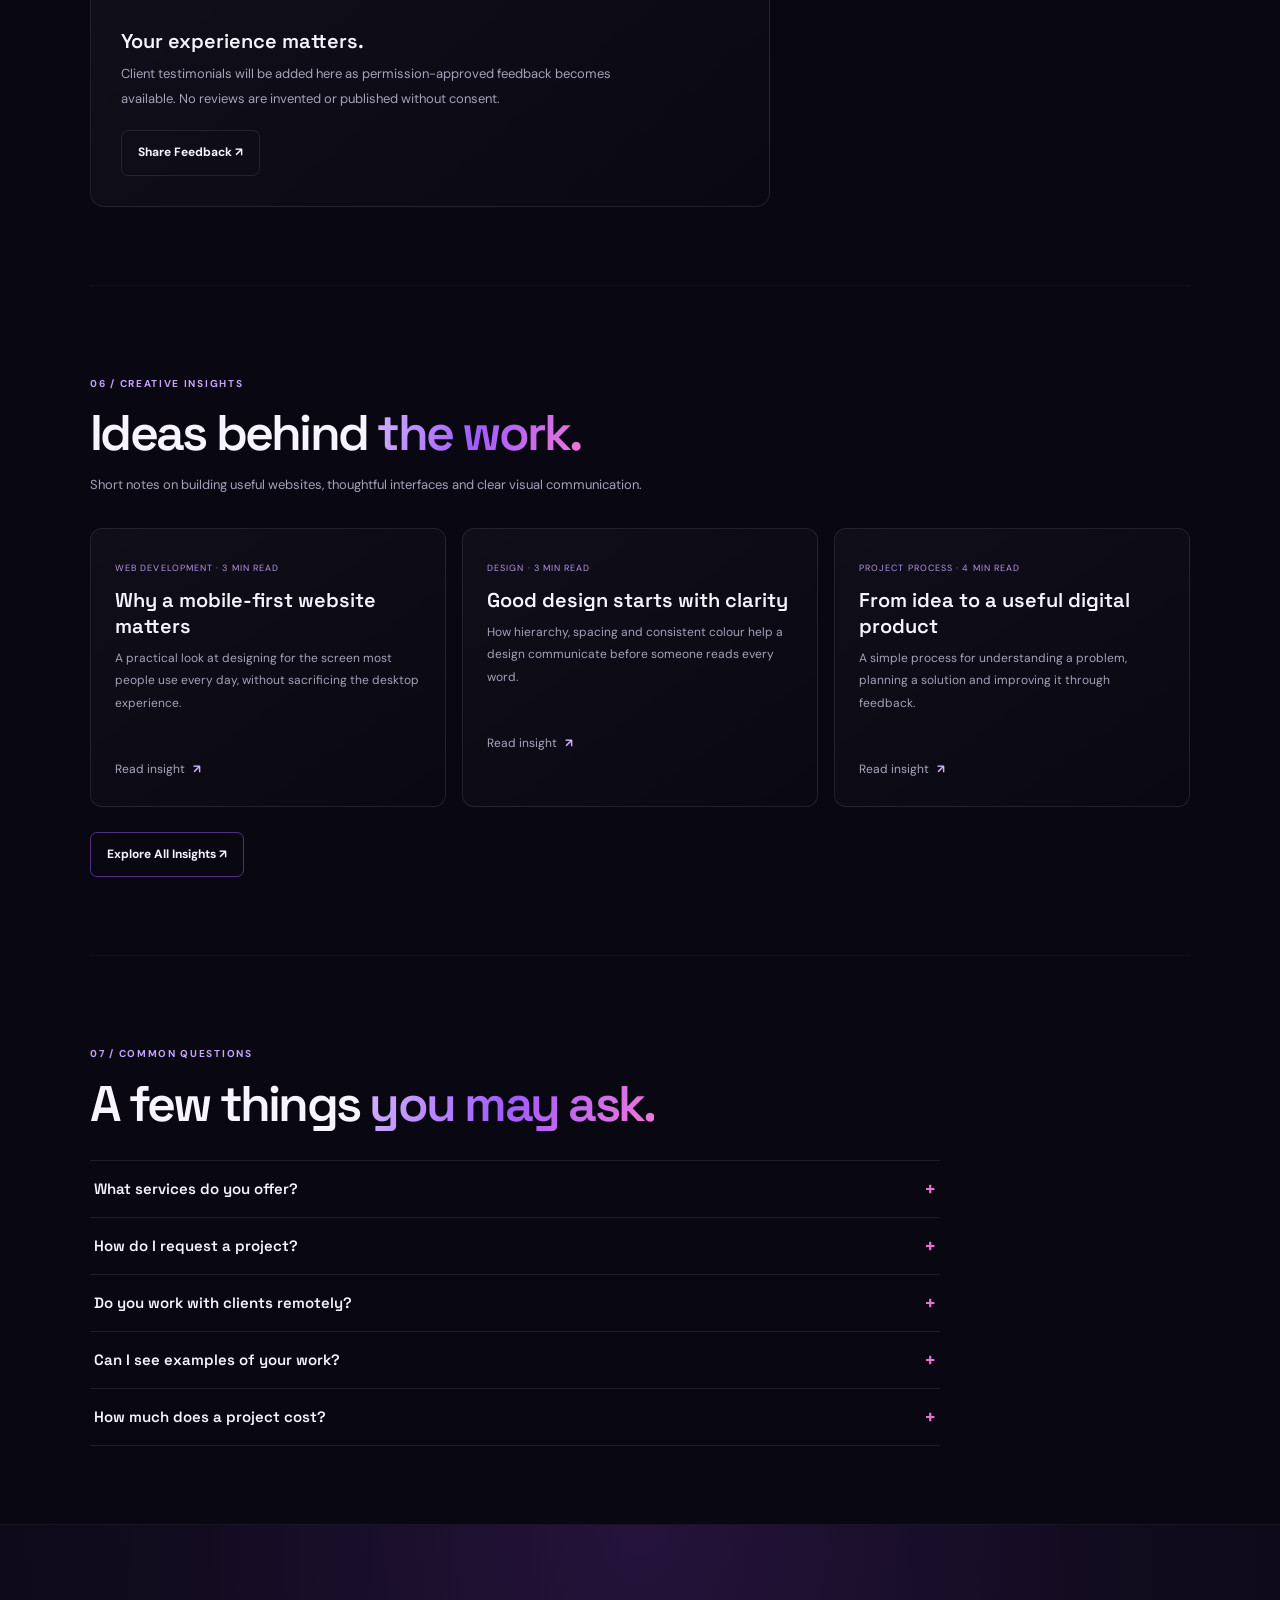
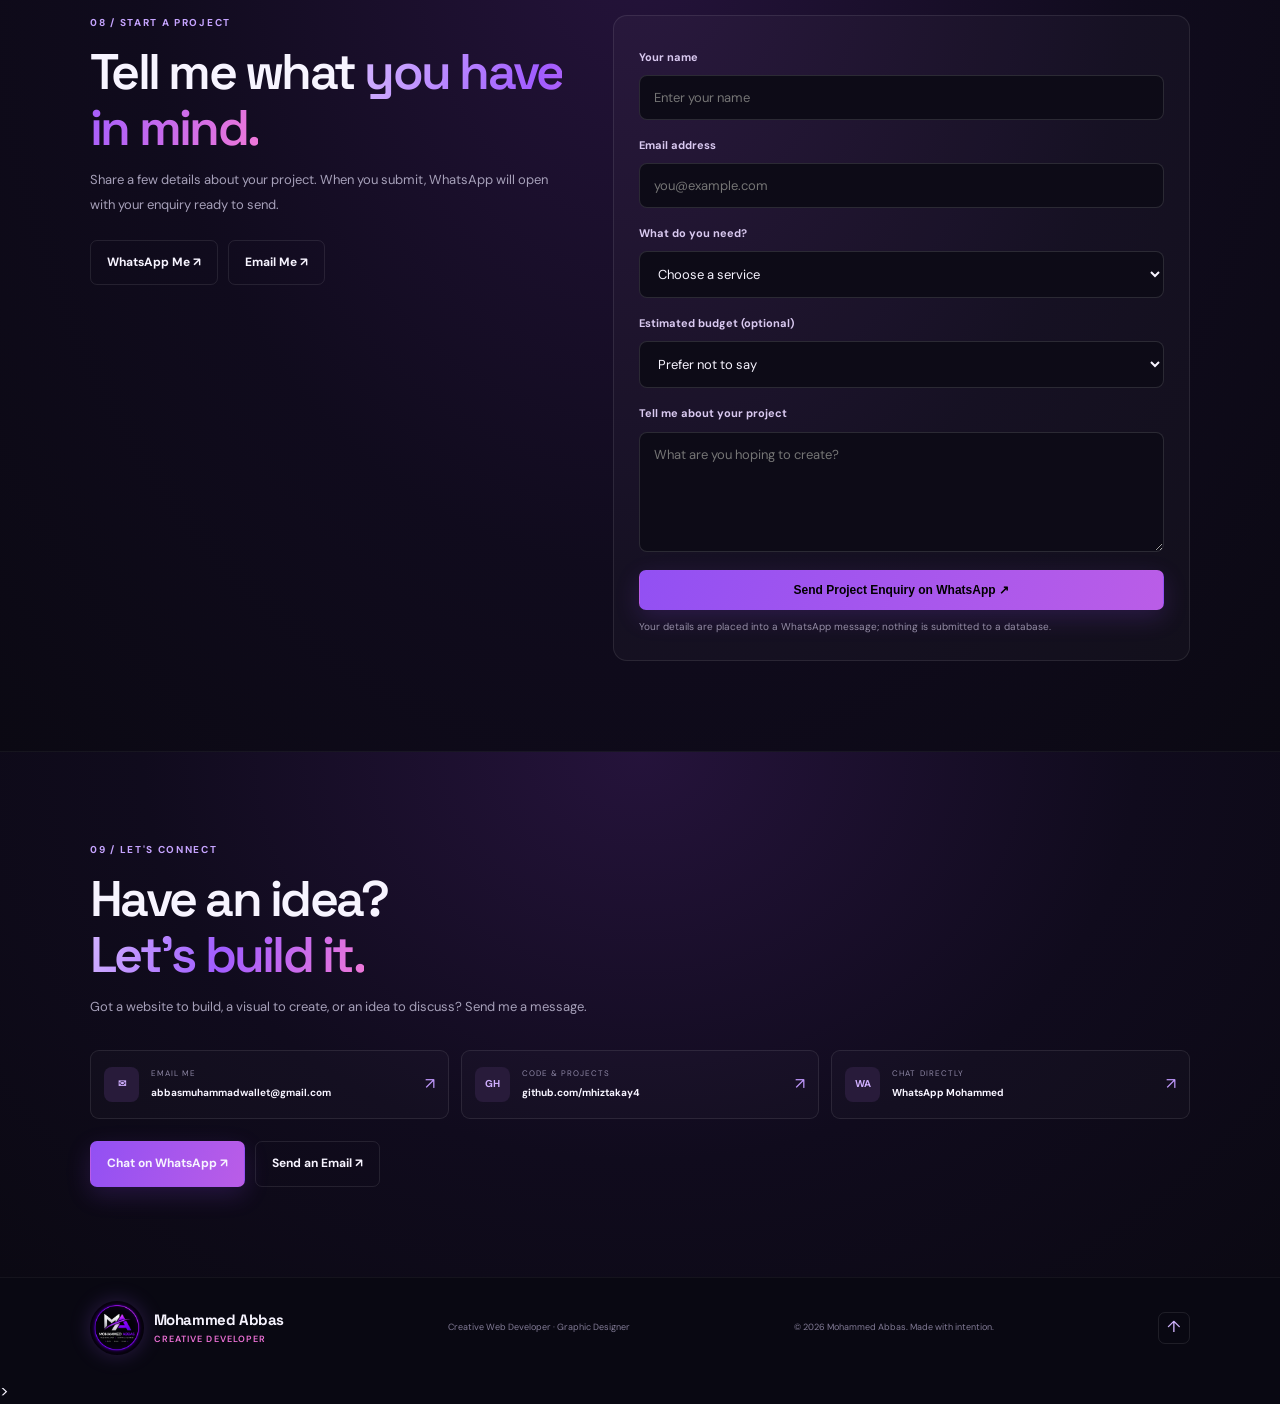
==== commit f6534b53: "Add files via upload" ====
--- a/index.html
+++ b/index.html
@@ -8,6 +8,15 @@
     <meta name="description" content="Mohammed Abbas — Creative Web Developer and Graphic Designer. Explore my websites, digital projects, and graphic design portfolio.">
 
     <meta name="author" content="Mohammed Abbas">
+    <meta name="robots" content="index, follow">
+    <link rel="canonical" href="https://mohammedabbas.vercel.app/">
+    <meta property="og:type" content="website">
+    <meta property="og:title" content="Mohammed Abbas | Web Developer & Graphic Designer">
+    <meta property="og:description" content="Explore selected web development projects and graphic design work by Mohammed Abbas.">
+    <meta property="og:url" content="https://mohammedabbas.vercel.app/">
+    <meta property="og:image" content="https://mohammedabbas.vercel.app/logo.png">
+    <meta name="twitter:card" content="summary_large_image">
+    <link rel="icon" href="logo.png" type="image/png">
 
     <title>Mohammed Abbas | Creative Developer & Graphic Designer</title>
 
@@ -17,6 +26,9 @@
     <link href="https://fonts.googleapis.com/css2?family=DM+Sans:wght@400;500;600;700&family=Space+Grotesk:wght@400;500;600;700&display=swap" rel="stylesheet">
 
     <link rel="stylesheet" href="style.css">
+    <script type="application/ld+json">
+    {"@context":"https://schema.org","@type":"Person","name":"Mohammed Abbas","url":"https://mohammedabbas.vercel.app/","jobTitle":"Web Developer and Graphic Designer","email":"mailto:abbasmuhammadwallet@gmail.com","sameAs":["https://github.com/mhiztakay4","https://www.tiktok.com/@bhig_beekay"]}
+    </script>
 </head>
 
 <body>
@@ -55,6 +67,8 @@
         <a href="#services">Services</a>
         <a href="#projects">Projects</a>
         <a href="#designs">Graphic Design</a>
+        <a href="#insights">Insights</a>
+        <a href="#faq">FAQ</a>
         <a href="#contact" class="nav-cta">Let's Talk ↗</a>
     </nav>
 
@@ -95,13 +109,8 @@
         </p>
 
         <div class="actions">
-            <a class="btn primary" href="#projects">
-                Explore My Work ↗
-            </a>
-
-            <a class="btn" href="#contact">
-                Let's Talk ↗
-            </a>
+            <a class="btn primary" href="#projects">Explore My Work ↗</a>
+            <a class="btn" href="#inquiry">Start a Project ↗</a>
         </div>
 
         <div class="social">
@@ -201,10 +210,10 @@
                 something clear, polished, and easy to use.
             </p>
 
-            <a class="text-link" href="#contact">
-                Have a project in mind?
-                <b>Let's make it real ↗</b>
-            </a>
+            <div class="about-actions">
+                <a class="btn" href="mailto:abbasmuhammadwallet@gmail.com?subject=Request%20for%20CV">Request My CV ↗</a>
+                <a class="text-link" href="#inquiry">Have a project in mind? <b>Let's make it real ↗</b></a>
+            </div>
 
         </div>
 
@@ -367,12 +376,37 @@
     </div>
 
 
+    <div class="project-filters" role="group" aria-label="Filter projects">
+        <button class="filter-btn active" type="button" data-filter="all" aria-pressed="true">All Projects</button>
+        <button class="filter-btn" type="button" data-filter="web" aria-pressed="false">Web Development</button>
+        <button class="filter-btn" type="button" data-filter="prototype" aria-pressed="false">Prototypes</button>
+    </div>
+
     <div class="project-grid">
 
 
+        <!-- NANUS KWASU -->
+        <article class="project reveal" data-category="web">
+            <a class="project-image-link nanus-preview" href="https://officialnanuskwasu.vercel.app" target="_blank" rel="noopener noreferrer" aria-label="Visit NANUS KWASU official website">
+                <span class="nanus-mark">NANUS <small>KWASU</small></span>
+                <span class="preview-caption">OFFICIAL STUDENT ASSOCIATION WEBSITE</span>
+            </a>
+            <div class="project-info">
+                <div>
+                    <small>LIVE STUDENT ASSOCIATION WEBSITE</small>
+                    <h3>NANUS KWASU</h3>
+                    <p>An official digital platform for the association. Explore the live website and its published student-association information and features.</p>
+                    <div class="project-actions">
+                        <a class="mini-btn" href="https://officialnanuskwasu.vercel.app" target="_blank" rel="noopener noreferrer">Visit Website ↗</a>
+                        <a class="mini-btn secondary" href="case-study.html?project=nanus">Case Study</a>
+                    </div>
+                </div>
+                <b>↗</b>
+            </div>
+        </article>
+
         <!-- AGROSENSE -->
-
-        <article class="project reveal">
+        <article class="project reveal" data-category="prototype">
 
             <a
                 class="project-image-link"
@@ -407,13 +441,10 @@
                         no physical sensor is connected.
                     </p>
 
-                    <a
-                        class="text-link disabled-link"
-                        href="#"
-                        aria-disabled="true"
-                    >
-                        Live link coming soon
-                    </a>
+                    <div class="project-actions">
+                        <span class="mini-btn unavailable">Preview coming soon</span>
+                        <a class="mini-btn secondary" href="case-study.html?project=campus">Case Study</a>
+                    </div>
 
                 </div>
 
@@ -427,7 +458,7 @@
 
         <!-- MA MEDIA NETWORK -->
 
-        <article class="project reveal">
+        <article class="project reveal" data-category="web">
 
             <a
                 class="project-image-link"
@@ -461,9 +492,11 @@
                         sports, politics, and lifestyle stories.
                     </p>
 
-                    <a
-                        class="text-link"
-                        href="https://mamedianetwork1.netlify.app/"
+                    <div class="project-actions">
+                    <a class="mini-btn" href="https://mamedianetwork1.netlify.app/" target="_blank" rel="noopener noreferrer">Visit Website ↗</a>
+                    <a class="mini-btn secondary" href="case-study.html?project=media">Case Study</a>
+                    </div>
+                    <a class="sr-only" href="https://mamedianetwork1.netlify.app/"
                         target="_blank"
                         rel="noopener noreferrer"
                     >
@@ -482,7 +515,7 @@
 
         <!-- CAMPUS MARKET -->
 
-        <article class="project reveal">
+        <article class="project reveal" data-category="prototype">
 
             <a
                 class="project-image-link"
@@ -514,13 +547,10 @@
                         and connect with buyers.
                     </p>
 
-                    <a
-                        class="text-link disabled-link"
-                        href="#"
-                        aria-disabled="true"
-                    >
-                        Live link coming soon
-                    </a>
+                    <div class="project-actions">
+                        <span class="mini-btn unavailable">Prototype preview</span>
+                        <a class="mini-btn secondary" href="case-study.html?project=agro">Case Study</a>
+                    </div>
 
                 </div>
 
@@ -661,22 +691,79 @@
     </p>
 
 
-    <a
-       <a href="https://wa.me/2348132707897" target="_blank" rel="noopener noreferrer" aria-label="Chat with me on WhatsApp">WA</a>
-    >
-        Explore BEEKAY GRAPHIX ↗
+    <a class="btn outline" href="https://wa.me/2348132707897?text=Hello%20BEEKAY%20GRAPHIX%2C%20I%27d%20like%20to%20make%20an%20enquiry." target="_blank" rel="noopener noreferrer">
+        Explore BEEKAY GRAPHIX on WhatsApp ↗
     </a>
 
 </section>
 
 
+<!-- ================= TESTIMONIALS ================= -->
+<section class="wrap section" id="testimonials">
+    <p class="kicker">05 / CLIENT FEEDBACK</p>
+    <h2 class="title">Good work. <span class="gradient">Honest feedback.</span></h2>
+    <div class="testimonial-empty reveal">
+        <span class="quote-mark">“</span>
+        <h3>Your experience matters.</h3>
+        <p class="muted">Client testimonials will be added here as permission-approved feedback becomes available. No reviews are invented or published without consent.</p>
+        <a class="btn" href="https://wa.me/2348132707897?text=Hello%20Mohammed%2C%20I%27d%20like%20to%20share%20feedback%20about%20your%20work." target="_blank" rel="noopener noreferrer">Share Feedback ↗</a>
+    </div>
+</section>
+
+<!-- ================= CREATIVE INSIGHTS ================= -->
+<section class="wrap section" id="insights">
+    <p class="kicker">06 / CREATIVE INSIGHTS</p>
+    <h2 class="title">Ideas behind <span class="gradient">the work.</span></h2>
+    <p class="muted section-intro">Short notes on building useful websites, thoughtful interfaces and clear visual communication.</p>
+    <div class="three insight-grid">
+        <article class="insight-card reveal"><small>WEB DEVELOPMENT · 3 MIN READ</small><h3>Why a mobile-first website matters</h3><p class="muted">A practical look at designing for the screen most people use every day, without sacrificing the desktop experience.</p><a class="text-link" href="insights.html#mobile-first">Read insight <b>↗</b></a></article>
+        <article class="insight-card reveal"><small>DESIGN · 3 MIN READ</small><h3>Good design starts with clarity</h3><p class="muted">How hierarchy, spacing and consistent colour help a design communicate before someone reads every word.</p><a class="text-link" href="insights.html#design-clarity">Read insight <b>↗</b></a></article>
+        <article class="insight-card reveal"><small>PROJECT PROCESS · 4 MIN READ</small><h3>From idea to a useful digital product</h3><p class="muted">A simple process for understanding a problem, planning a solution and improving it through feedback.</p><a class="text-link" href="insights.html#idea-to-product">Read insight <b>↗</b></a></article>
+    </div>
+    <a class="btn outline" href="insights.html">Explore All Insights ↗</a>
+</section>
+
+<!-- ================= FAQ ================= -->
+<section class="wrap section" id="faq">
+    <p class="kicker">07 / COMMON QUESTIONS</p>
+    <h2 class="title">A few things <span class="gradient">you may ask.</span></h2>
+    <div class="faq-list">
+        <details><summary>What services do you offer?</summary><p>I offer website design and development, graphic design, brand visuals and creative digital project support.</p></details>
+        <details><summary>How do I request a project?</summary><p>Use the project inquiry form below or contact me directly on WhatsApp or email. Share your goals and the type of work you need.</p></details>
+        <details><summary>Do you work with clients remotely?</summary><p>Yes. Project discussions and collaboration can be handled online.</p></details>
+        <details><summary>Can I see examples of your work?</summary><p>Yes. Browse the project gallery and graphic design section above. Live project links are provided where available.</p></details>
+        <details><summary>How much does a project cost?</summary><p>Pricing depends on the project scope, features, timeline and deliverables. Send an enquiry for a discussion and estimate.</p></details>
+    </div>
+</section>
+
+<!-- ================= PROJECT INQUIRY ================= -->
+<section class="contact inquiry-section" id="inquiry">
+    <div class="wrap inquiry-grid">
+        <div>
+            <p class="kicker">08 / START A PROJECT</p>
+            <h2 class="title">Tell me what <span class="gradient">you have in mind.</span></h2>
+            <p class="muted section-intro">Share a few details about your project. When you submit, WhatsApp will open with your enquiry ready to send.</p>
+            <div class="inquiry-quick-links"><a class="btn" href="https://wa.me/2348132707897" target="_blank" rel="noopener noreferrer">WhatsApp Me ↗</a><a class="btn" href="mailto:abbasmuhammadwallet@gmail.com">Email Me ↗</a></div>
+        </div>
+        <form id="inquiryForm" class="inquiry-form">
+            <label for="clientName">Your name</label><input id="clientName" name="name" type="text" autocomplete="name" required maxlength="80" placeholder="Enter your name">
+            <label for="clientEmail">Email address</label><input id="clientEmail" name="email" type="email" autocomplete="email" required maxlength="120" placeholder="you@example.com">
+            <label for="projectType">What do you need?</label><select id="projectType" name="type" required><option value="">Choose a service</option><option>Website design / development</option><option>Graphic design</option><option>Brand identity</option><option>Other creative project</option></select>
+            <label for="budget">Estimated budget (optional)</label><select id="budget" name="budget"><option value="Not specified">Prefer not to say</option><option>Below ₦50,000</option><option>₦50,000 – ₦100,000</option><option>₦100,000 – ₦250,000</option><option>Above ₦250,000</option><option>Let's discuss</option></select>
+            <label for="projectMessage">Tell me about your project</label><textarea id="projectMessage" name="message" rows="5" required maxlength="1500" placeholder="What are you hoping to create?"></textarea>
+            <button class="btn primary form-submit" type="submit">Send Project Enquiry on WhatsApp ↗</button>
+            <p class="form-note" id="formStatus" aria-live="polite">Your details are placed into a WhatsApp message; nothing is submitted to a database.</p>
+        </form>
+    </div>
+</section>
+
 <!-- ================= CONTACT SECTION ================= -->
 
 <section class="contact" id="contact">
 
     <div class="wrap">
 
-        <p class="kicker">05 / LET'S CONNECT</p>
+        <p class="kicker">09 / LET'S CONNECT</p>
 
         <h2 class="title">
             Have an idea?<br>
@@ -736,35 +823,18 @@
 
 
 
-            <!-- INSTAGRAM -->
-
-            <a
-                href="https://www.instagram.com/beekay_graphix/"
-                target="_blank"
-                rel="noopener noreferrer"
-            >
-
-                <b>IG</b>
-
-                <span>
-                    <small>DESIGN WORK</small>
-
-                    <strong>@beekay_graphix</strong>
-                </span>
-
-                <i>↗</i>
-
-            </a>
-
-        </div>
-
-
-        <a
-            class="btn primary contact-btn"
-            href="mailto:abbasmuhammadwallet@gmail.com?subject=Project%20enquiry"
-        >
-            Start a Conversation ↗
-        </a>
+            <!-- WHATSAPP -->
+            <a href="https://wa.me/2348132707897" target="_blank" rel="noopener noreferrer">
+                <b>WA</b><span><small>CHAT DIRECTLY</small><strong>WhatsApp Mohammed</strong></span><i>↗</i>
+            </a>
+
+        </div>
+
+
+        <div class="contact-actions">
+            <a class="btn primary contact-btn" href="https://wa.me/2348132707897?text=Hello%20Mohammed%2C%20I%27d%20like%20to%20discuss%20a%20project." target="_blank" rel="noopener noreferrer">Chat on WhatsApp ↗</a>
+            <a class="btn contact-btn" href="mailto:abbasmuhammadwallet@gmail.com?subject=Project%20enquiry">Send an Email ↗</a>
+        </div>
 
     </div>
 
--- a/style.css
+++ b/style.css
@@ -299,4 +299,50 @@
     .design-image-link:hover .design-image {
         transform: none;
     }
-}+}
+/* ===== Premium upgrade additions ===== */
+.project-filters{display:flex;gap:9px;flex-wrap:wrap;margin:28px 0 4px}
+.filter-btn,.mini-btn{border:1px solid var(--line);background:#ffffff08;color:var(--text);border-radius:7px;padding:10px 14px;font:600 11px var(--body);cursor:pointer;display:inline-flex;align-items:center;justify-content:center;gap:7px;transition:.25s}
+.filter-btn:hover,.filter-btn.active,.mini-btn:hover{border-color:#a05cffaa;background:#a05cff20;color:#fff}
+.project[hidden]{display:none!important}
+.project-actions{display:flex;gap:8px;flex-wrap:wrap;margin-top:13px}
+.mini-btn{font-size:10px;padding:9px 11px;text-decoration:none}
+.mini-btn.secondary{background:transparent;color:#d4c4ed}
+.mini-btn.unavailable{opacity:.6;cursor:default}
+.nanus-preview{min-height:250px;display:flex;flex-direction:column;align-items:center;justify-content:center;gap:14px;background:radial-gradient(circle at 50% 45%,#18583b,#09291f 58%,#07150f);color:#fff;position:relative}
+.nanus-preview:before,.nanus-preview:after{content:"";position:absolute;border:1px solid #a9e6bd35;border-radius:50%;width:190px;height:190px}
+.nanus-preview:after{width:245px;height:245px}
+.nanus-mark{position:relative;z-index:1;font:700 clamp(30px,5vw,48px) var(--display);letter-spacing:-2px;color:#f3fff5;text-align:center;text-shadow:0 0 25px #73d69b55}
+.nanus-mark small{display:block;font:700 12px var(--body);letter-spacing:7px;color:#a8e8bd}
+.preview-caption{position:relative;z-index:1;font-size:8px;letter-spacing:2px;color:#c2e9d0;text-align:center}
+.testimonial-empty{margin-top:28px;padding:30px;border:1px solid var(--line);border-radius:14px;background:linear-gradient(140deg,#ffffff09,#ffffff02);max-width:680px}
+.quote-mark{font:700 54px Georgia;color:var(--purple);line-height:1}
+.testimonial-empty h3,.insight-card h3{font:600 20px var(--display);margin:8px 0}
+.testimonial-empty p{max-width:540px;margin-bottom:18px}
+.insight-grid{align-items:stretch}
+.insight-card{padding:24px;border:1px solid var(--line);border-radius:12px;background:linear-gradient(145deg,#ffffff08,#ffffff02)}
+.insight-card>small{font-size:9px;letter-spacing:.12em;color:#b295e6}
+.insight-card p{font-size:12px;line-height:1.85;min-height:88px}
+.faq-list{margin-top:28px;max-width:850px;border-top:1px solid var(--line)}
+.faq-list details{border-bottom:1px solid var(--line);padding:18px 4px}
+.faq-list summary{cursor:pointer;list-style:none;font:600 15px var(--display);display:flex;justify-content:space-between;gap:15px}
+.faq-list summary::-webkit-details-marker{display:none}
+.faq-list summary:after{content:"+";color:var(--pink);font-size:20px;line-height:1}
+.faq-list details[open] summary:after{content:"−"}
+.faq-list details p{font-size:13px;color:var(--muted);line-height:1.8;padding:12px 28px 0 0;max-width:720px}
+.inquiry-section{border-top:1px solid #ffffff0c}
+.inquiry-grid{display:grid;grid-template-columns:.9fr 1.1fr;gap:50px;align-items:start}
+.inquiry-quick-links,.contact-actions{display:flex;gap:10px;flex-wrap:wrap;margin-top:22px}
+.inquiry-form{padding:25px;border:1px solid var(--line);border-radius:14px;background:#ffffff07;display:grid;gap:9px}
+.inquiry-form label{font-size:11px;font-weight:700;color:#d9c9f0;margin-top:7px}
+.inquiry-form input,.inquiry-form select,.inquiry-form textarea{width:100%;min-width:0;border:1px solid #ffffff20;border-radius:8px;background:#0d0b17;color:var(--text);padding:13px 14px;font:13px var(--body);outline:none}
+.inquiry-form input:focus,.inquiry-form select:focus,.inquiry-form textarea:focus{border-color:var(--purple);box-shadow:0 0 0 3px #a05cff20}
+.inquiry-form select option{background:#131120;color:#fff}
+.inquiry-form textarea{resize:vertical;min-height:120px}
+.form-submit{margin-top:9px;justify-content:center;width:100%;cursor:pointer}
+.form-note{font-size:10px;color:#948ca6;line-height:1.6}
+.contact-actions .contact-btn{margin-top:0}
+.sr-only{position:absolute!important;width:1px;height:1px;padding:0;margin:-1px;overflow:hidden;clip:rect(0,0,0,0);white-space:nowrap;border:0}
+@media(max-width:800px){.inquiry-grid{grid-template-columns:1fr;gap:28px}.insight-card p{min-height:0}}
+@media(max-width:600px){.project-filters{gap:7px}.filter-btn{padding:9px 11px;font-size:10px}.project-actions .mini-btn{flex:1}.inquiry-form{padding:18px}.testimonial-empty{padding:22px}.nanus-preview{min-height:220px}}
+.about-actions{display:flex;align-items:center;gap:12px;flex-wrap:wrap;margin-top:22px}.about-actions .text-link{margin-top:0}
